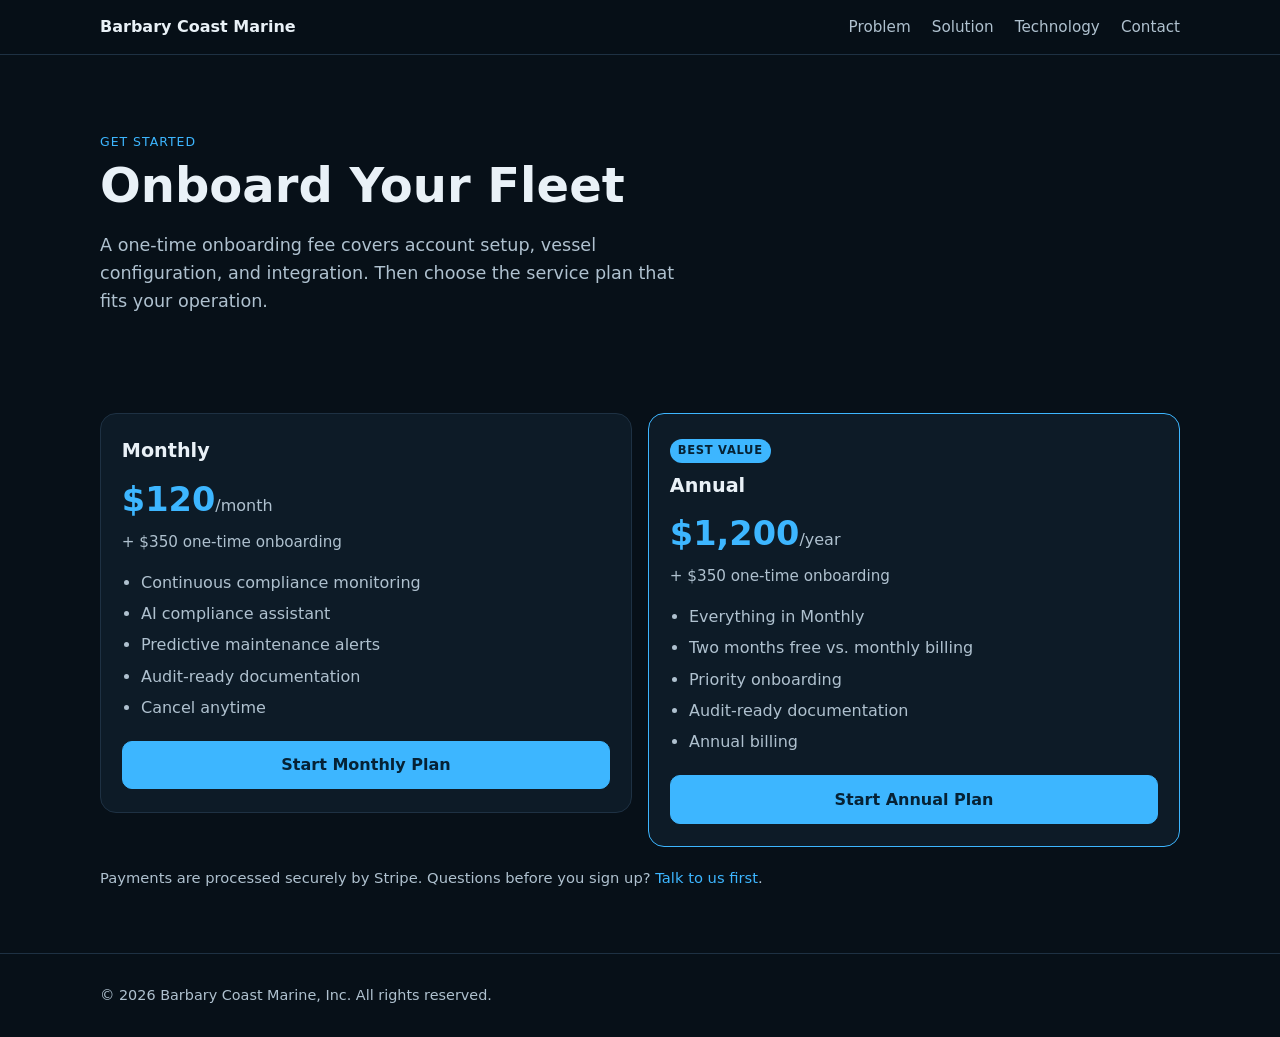
==== get-started.html @ 925f09da "feat: add Stripe-powered Get Started / onboarding page Add get-started.html with two plans (monthly " ====
<!doctype html>
<html lang="en">
<head>
  <meta charset="utf-8" />
  <meta name="viewport" content="width=device-width, initial-scale=1" />
  <title>Get Started | Barbary Coast Marine</title>
  <meta name="description" content="Onboard your fleet with Barbary Coast Marine. One-time onboarding plus monthly or annual maritime compliance service." />
  <link rel="stylesheet" href="./styles.css" />
</head>
<body>
  <header class="site-header">
    <div class="container nav-wrap">
      <a href="./index.html#top" class="brand">Barbary Coast Marine</a>
      <nav>
        <a href="./index.html#problem">Problem</a>
        <a href="./index.html#solution">Solution</a>
        <a href="./index.html#technology">Technology</a>
        <a href="./index.html#contact">Contact</a>
      </nav>
    </div>
  </header>

  <main id="top">
    <section class="hero">
      <div class="container">
        <p class="eyebrow">Get Started</p>
        <h1>Onboard Your Fleet</h1>
        <p class="lead">
          A one-time onboarding fee covers account setup, vessel configuration, and
          integration. Then choose the service plan that fits your operation.
        </p>
      </div>
    </section>

    <section class="section">
      <div class="container">
        <div class="pricing-grid">
          <article class="plan">
            <h3>Monthly</h3>
            <p class="price">$120<span>/month</span></p>
            <p class="setup">+ $350 one-time onboarding</p>
            <ul>
              <li>Continuous compliance monitoring</li>
              <li>AI compliance assistant</li>
              <li>Predictive maintenance alerts</li>
              <li>Audit-ready documentation</li>
              <li>Cancel anytime</li>
            </ul>
            <!-- TEST-MODE Stripe Payment Link. Swap for the pk_live link before go-live. -->
            <a class="btn btn-primary" href="https://buy.stripe.com/test_00wdR8ayWgyO8xNdBJafS00">Start Monthly Plan</a>
          </article>

          <article class="plan featured">
            <p class="badge">Best value</p>
            <h3>Annual</h3>
            <p class="price">$1,200<span>/year</span></p>
            <p class="setup">+ $350 one-time onboarding</p>
            <ul>
              <li>Everything in Monthly</li>
              <li>Two months free vs. monthly billing</li>
              <li>Priority onboarding</li>
              <li>Audit-ready documentation</li>
              <li>Annual billing</li>
            </ul>
            <!-- TEST-MODE Stripe Payment Link. Swap for the pk_live link before go-live. -->
            <a class="btn btn-primary" href="https://buy.stripe.com/test_dRm28qdL82HY6pF2X5afS01">Start Annual Plan</a>
          </article>
        </div>
        <p class="pay-note">
          Payments are processed securely by Stripe. Questions before you sign up?
          <a href="./index.html#contact">Talk to us first</a>.
        </p>
      </div>
    </section>
  </main>

  <footer class="site-footer">
    <div class="container">
      <p>&copy; <span id="year"></span> Barbary Coast Marine, Inc. All rights reserved.</p>
    </div>
  </footer>

  <script src="./script.js"></script>
</body>
</html>
---- styles.css ----
:root {
  --bg: #071018;
  --card: #0d1b27;
  --text: #e9f1f7;
  --muted: #afc1cf;
  --primary: #3db6ff;
  --primary-dark: #1c93dc;
  --border: #1e3143;
}

* { box-sizing: border-box; }
html, body { margin: 0; padding: 0; }
body {
  font-family: Inter, system-ui, -apple-system, Segoe UI, Roboto, sans-serif;
  background: var(--bg);
  color: var(--text);
  line-height: 1.6;
}

a { color: var(--primary); text-decoration: none; }
a:hover { text-decoration: underline; }

.container {
  width: min(1080px, 92vw);
  margin: 0 auto;
}

.site-header {
  position: sticky;
  top: 0;
  z-index: 20;
  background: rgba(7, 16, 24, 0.9);
  backdrop-filter: blur(8px);
  border-bottom: 1px solid var(--border);
}

.nav-wrap {
  display: flex;
  justify-content: space-between;
  align-items: center;
  padding: 0.9rem 0;
}

.brand {
  font-weight: 700;
  color: var(--text);
}

nav a {
  margin-left: 1rem;
  color: var(--muted);
  font-size: 0.95rem;
}

.hero {
  padding: 4rem 0 2rem;
}

.hero-grid {
  display: grid;
  grid-template-columns: 1.35fr 1fr;
  gap: 1.4rem;
  align-items: stretch;
}

.eyebrow {
  color: var(--primary);
  text-transform: uppercase;
  letter-spacing: 0.08em;
  font-size: 0.78rem;
  margin-bottom: 0.4rem;
}

h1 {
  font-size: clamp(2rem, 4vw, 3rem);
  line-height: 1.15;
  margin: 0 0 0.8rem;
}

.lead {
  color: var(--muted);
  font-size: 1.1rem;
  max-width: 54ch;
}

.cta-row { display: flex; gap: 0.75rem; margin-top: 1.1rem; }

.btn {
  border: 1px solid var(--border);
  border-radius: 10px;
  padding: 0.65rem 0.95rem;
  font-weight: 600;
  display: inline-block;
}

.btn-primary {
  background: var(--primary);
  color: #062235;
  border-color: var(--primary);
}

.btn-primary:hover { background: var(--primary-dark); text-decoration: none; }

.btn-secondary {
  color: var(--text);
  background: transparent;
}

.hero-card {
  background: linear-gradient(170deg, #102131, #0b1621);
  border: 1px solid var(--border);
  border-radius: 16px;
  padding: 1rem 1.1rem;
}

.hero-card h2 { margin-top: 0; font-size: 1.05rem; }
.raise { font-size: 1.65rem; font-weight: 700; color: var(--primary); margin: 0.2rem 0 0.5rem; }
.hero-card ul { margin: 0.6rem 0 0; padding-left: 1.2rem; color: var(--muted); }

.section { padding: 3rem 0; }
.section.alt { background: #081521; border-top: 1px solid var(--border); border-bottom: 1px solid var(--border); }

h2 { margin-top: 0; font-size: clamp(1.5rem, 2.4vw, 2rem); }
h3 { margin: 0 0 0.35rem; }

.cards {
  display: grid;
  grid-template-columns: repeat(2, minmax(0, 1fr));
  gap: 0.8rem;
}
.card {
  background: var(--card);
  border: 1px solid var(--border);
  border-radius: 12px;
  padding: 0.9rem;
}
.card p { margin: 0; color: var(--muted); }

.feature-grid {
  display: grid;
  grid-template-columns: repeat(2, minmax(0, 1fr));
  gap: 1rem;
}
.feature-grid article {
  border-left: 3px solid var(--primary);
  padding: 0.1rem 0 0.1rem 0.7rem;
}
.feature-grid p { margin: 0; color: var(--muted); }

.steps {
  color: var(--muted);
  display: grid;
  gap: 0.45rem;
  padding-left: 1.2rem;
}

.outcomes ul { color: var(--muted); }

.contact-wrap {
  display: grid;
  grid-template-columns: 1fr 1fr;
  gap: 1rem;
}

.contact-form {
  background: var(--card);
  border: 1px solid var(--border);
  border-radius: 12px;
  padding: 0.9rem;
  display: grid;
  gap: 0.6rem;
}

label { display: grid; gap: 0.25rem; font-size: 0.92rem; color: var(--muted); }
input, textarea {
  width: 100%;
  border: 1px solid var(--border);
  border-radius: 8px;
  padding: 0.6rem;
  background: #07131f;
  color: var(--text);
}

.pricing-grid {
  display: grid;
  grid-template-columns: repeat(2, minmax(0, 1fr));
  gap: 1rem;
  align-items: start;
}
.plan {
  background: var(--card);
  border: 1px solid var(--border);
  border-radius: 16px;
  padding: 1.4rem 1.3rem;
}
.plan.featured { border-color: var(--primary); }
.plan .badge {
  display: inline-block;
  background: var(--primary);
  color: #062235;
  font-size: 0.72rem;
  font-weight: 700;
  text-transform: uppercase;
  letter-spacing: 0.06em;
  padding: 0.18rem 0.5rem;
  border-radius: 999px;
  margin: 0 0 0.5rem;
}
.plan h3 { font-size: 1.2rem; }
.plan .price { font-size: 2.1rem; font-weight: 700; color: var(--primary); margin: 0.3rem 0 0; }
.plan .price span { font-size: 1rem; font-weight: 500; color: var(--muted); }
.plan .setup { color: var(--muted); margin: 0.2rem 0 1rem; font-size: 0.95rem; }
.plan ul { color: var(--muted); padding-left: 1.2rem; margin: 0 0 1.3rem; display: grid; gap: 0.35rem; }
.plan .btn { width: 100%; text-align: center; }
.pay-note { color: var(--muted); font-size: 0.92rem; margin-top: 1.2rem; }

.site-footer {
  border-top: 1px solid var(--border);
  color: var(--muted);
  font-size: 0.9rem;
  padding: 1rem 0;
}

@media (max-width: 860px) {
  .hero-grid,
  .contact-wrap,
  .feature-grid,
  .cards {
    grid-template-columns: 1fr;
  }

  nav { display: none; }
}
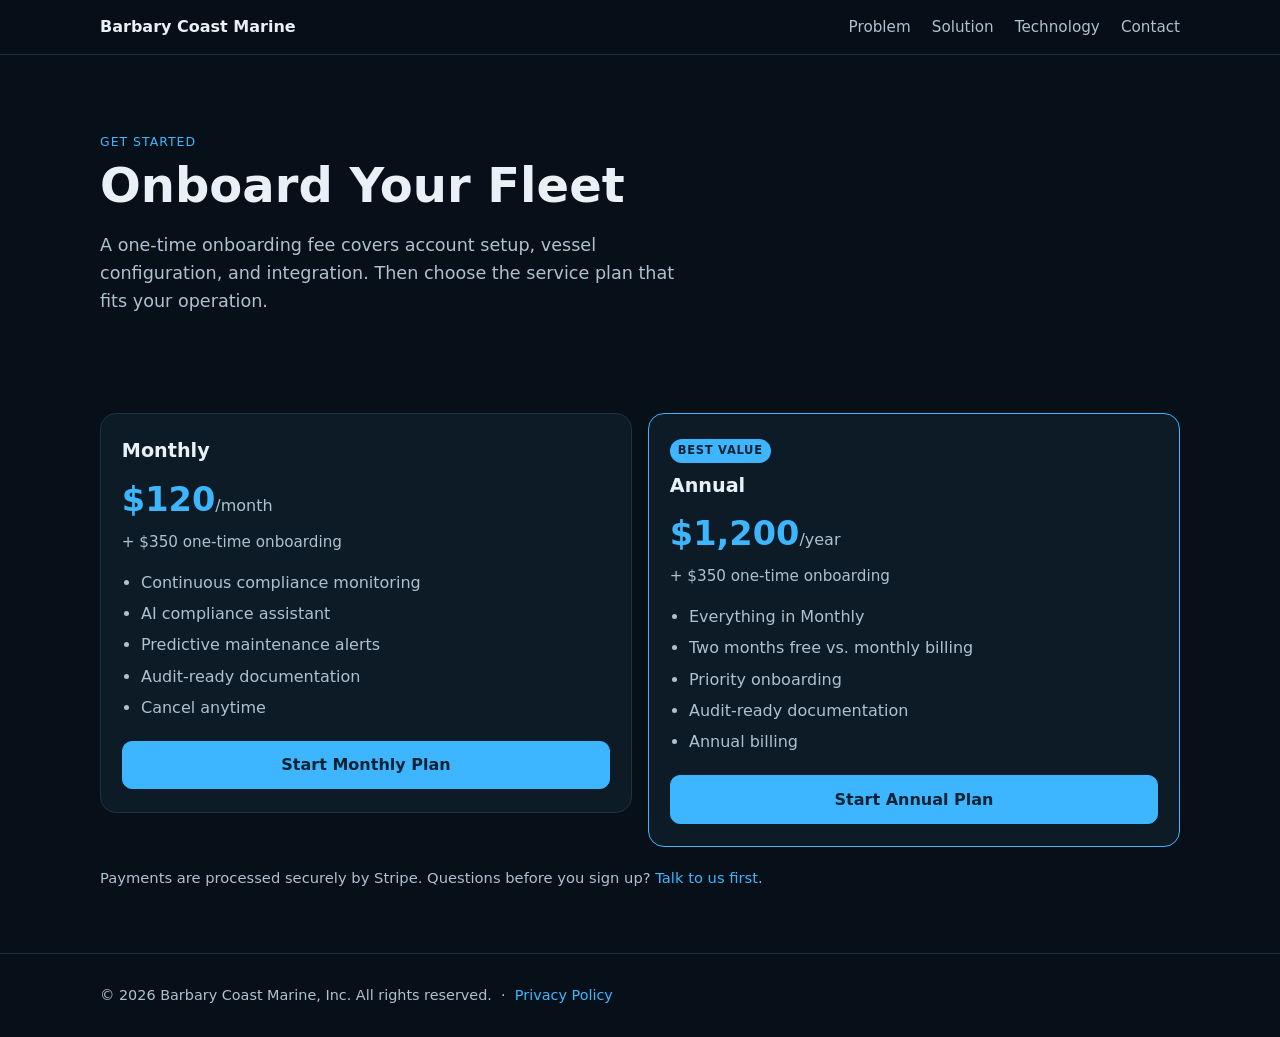
==== commit a1343de2: "feat: add privacy policy for Stripe compliance Covers data collected, use, disclosure parties, trans" ====
--- a/get-started.html
+++ b/get-started.html
@@ -76,7 +76,7 @@
 
   <footer class="site-footer">
     <div class="container">
-      <p>&copy; <span id="year"></span> Barbary Coast Marine, Inc. All rights reserved.</p>
+      <p>&copy; <span id="year"></span> Barbary Coast Marine, Inc. All rights reserved. &nbsp;·&nbsp; <a href="./privacy-policy.html">Privacy Policy</a></p>
     </div>
   </footer>
 
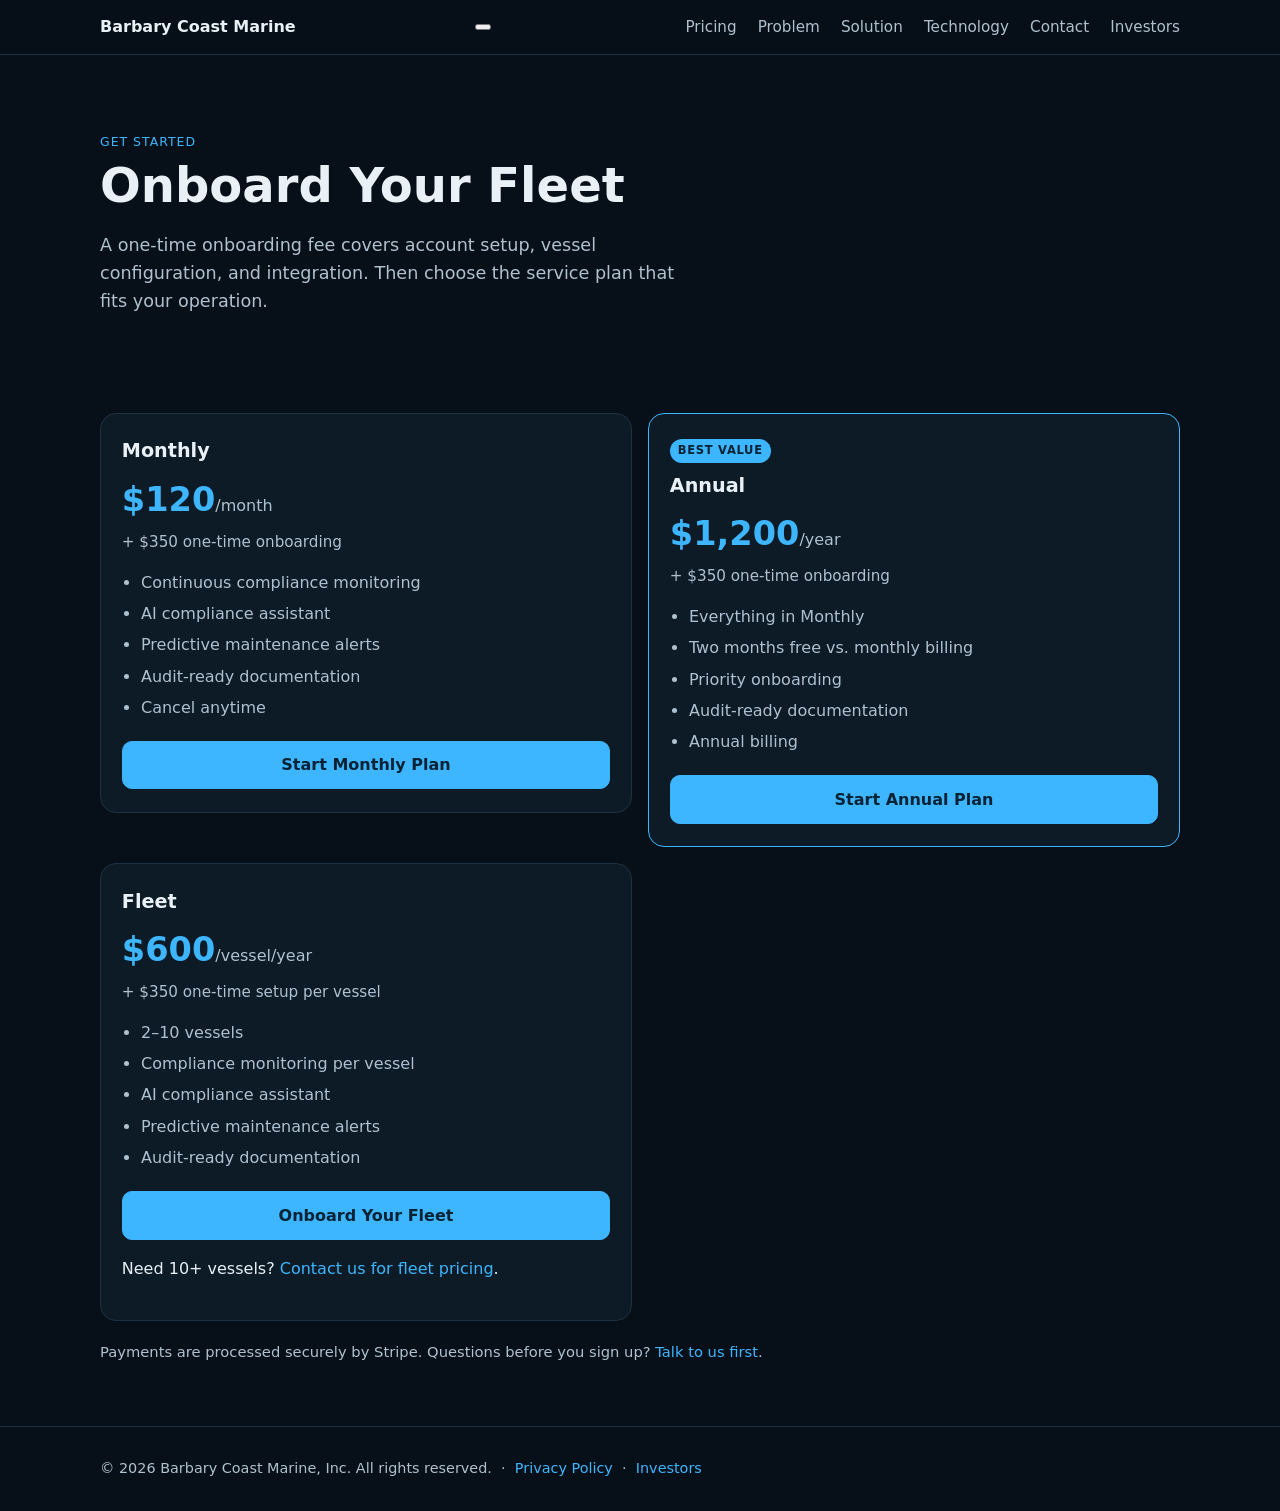
==== commit 581437f9: "redesign: front page sells, fundraising moves to /investors - Homepage: drop the "Currently Raising"" ====
--- a/get-started.html
+++ b/get-started.html
@@ -6,16 +6,29 @@
   <title>Get Started | Barbary Coast Marine</title>
   <meta name="description" content="Onboard your fleet with Barbary Coast Marine. One-time onboarding plus monthly or annual maritime compliance service." />
   <link rel="stylesheet" href="./styles.css" />
+  <!-- Google tag (gtag.js) -->
+  <script async src="https://www.googletagmanager.com/gtag/js?id=G-GDES0HPYLT"></script>
+  <script>
+    window.dataLayer = window.dataLayer || [];
+    function gtag(){dataLayer.push(arguments);}
+    gtag('js', new Date());
+    gtag('config', 'G-GDES0HPYLT');
+  </script>
 </head>
 <body>
   <header class="site-header">
     <div class="container nav-wrap">
       <a href="./index.html#top" class="brand">Barbary Coast Marine</a>
-      <nav>
+      <button class="nav-toggle" aria-label="Toggle navigation" aria-expanded="false">
+        <span></span><span></span><span></span>
+      </button>
+      <nav id="main-nav">
+        <a href="./index.html#pricing">Pricing</a>
         <a href="./index.html#problem">Problem</a>
         <a href="./index.html#solution">Solution</a>
         <a href="./index.html#technology">Technology</a>
         <a href="./index.html#contact">Contact</a>
+        <a href="./investors.html">Investors</a>
       </nav>
     </div>
   </header>
@@ -46,8 +59,7 @@
               <li>Audit-ready documentation</li>
               <li>Cancel anytime</li>
             </ul>
-            <!-- TEST-MODE Stripe Payment Link. Swap for the pk_live link before go-live. -->
-            <a class="btn btn-primary" href="https://buy.stripe.com/test_00wdR8ayWgyO8xNdBJafS00">Start Monthly Plan</a>
+            <a class="btn btn-primary" href="https://buy.stripe.com/00wdR8ayWgyO8xNdBJafS00">Start Monthly Plan</a>
           </article>
 
           <article class="plan featured">
@@ -62,8 +74,22 @@
               <li>Audit-ready documentation</li>
               <li>Annual billing</li>
             </ul>
-            <!-- TEST-MODE Stripe Payment Link. Swap for the pk_live link before go-live. -->
-            <a class="btn btn-primary" href="https://buy.stripe.com/test_dRm28qdL82HY6pF2X5afS01">Start Annual Plan</a>
+            <a class="btn btn-primary" href="https://buy.stripe.com/dRm28qdL82HY6pF2X5afS01">Start Annual Plan</a>
+          </article>
+
+          <article class="plan">
+            <h3>Fleet</h3>
+            <p class="price">$600<span>/vessel/year</span></p>
+            <p class="setup">+ $350 one-time setup per vessel</p>
+            <ul>
+              <li>2–10 vessels</li>
+              <li>Compliance monitoring per vessel</li>
+              <li>AI compliance assistant</li>
+              <li>Predictive maintenance alerts</li>
+              <li>Audit-ready documentation</li>
+            </ul>
+            <a class="btn btn-primary" href="https://buy.stripe.com/8x2fZg6iG1DUcO369hafS04">Onboard Your Fleet</a>
+            <p class="fleet-note">Need 10+ vessels? <a href="./index.html#contact">Contact us for fleet pricing</a>.</p>
           </article>
         </div>
         <p class="pay-note">
@@ -76,7 +102,7 @@
 
   <footer class="site-footer">
     <div class="container">
-      <p>&copy; <span id="year"></span> Barbary Coast Marine, Inc. All rights reserved. &nbsp;·&nbsp; <a href="./privacy-policy.html">Privacy Policy</a></p>
+      <p>&copy; <span id="year"></span> Barbary Coast Marine, Inc. All rights reserved. &nbsp;·&nbsp; <a href="./privacy-policy.html">Privacy Policy</a> &nbsp;·&nbsp; <a href="./investors.html">Investors</a></p>
     </div>
   </footer>
 
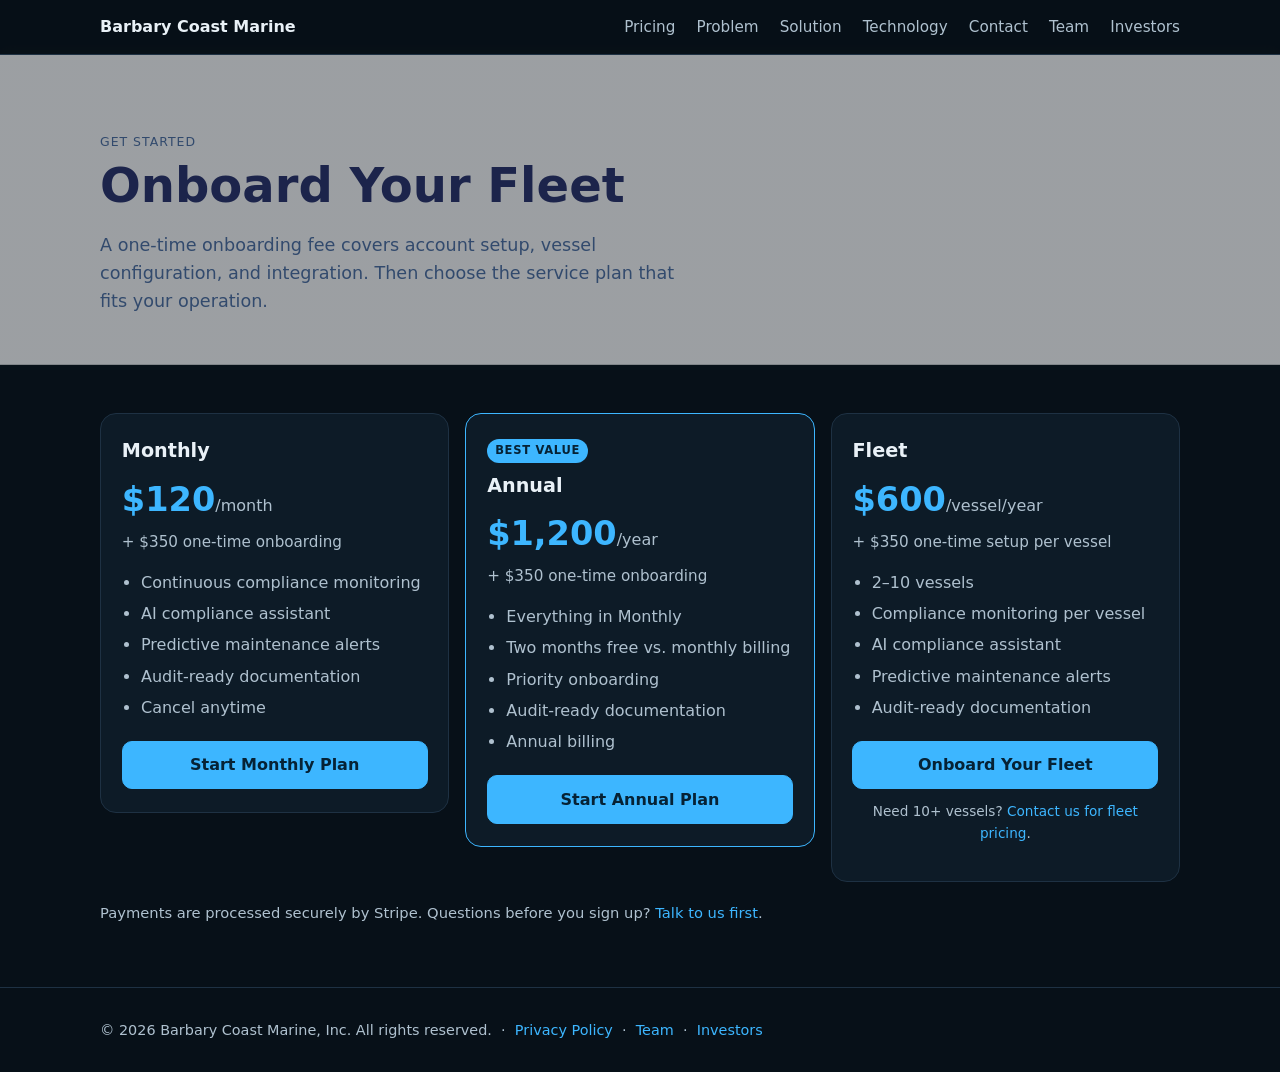
==== commit 3b8fac19: "add team page, remove founder name from front-facing copy - New team.html: Darren McKeeman (CTO), Ge" ====
--- a/get-started.html
+++ b/get-started.html
@@ -28,6 +28,7 @@
         <a href="./index.html#solution">Solution</a>
         <a href="./index.html#technology">Technology</a>
         <a href="./index.html#contact">Contact</a>
+        <a href="./team.html">Team</a>
         <a href="./investors.html">Investors</a>
       </nav>
     </div>
@@ -102,7 +103,7 @@
 
   <footer class="site-footer">
     <div class="container">
-      <p>&copy; <span id="year"></span> Barbary Coast Marine, Inc. All rights reserved. &nbsp;·&nbsp; <a href="./privacy-policy.html">Privacy Policy</a> &nbsp;·&nbsp; <a href="./investors.html">Investors</a></p>
+      <p>&copy; <span id="year"></span> Barbary Coast Marine, Inc. All rights reserved. &nbsp;·&nbsp; <a href="./privacy-policy.html">Privacy Policy</a> &nbsp;·&nbsp; <a href="./team.html">Team</a> &nbsp;·&nbsp; <a href="./investors.html">Investors</a></p>
     </div>
   </footer>
 
--- a/styles.css
+++ b/styles.css
@@ -44,6 +44,16 @@
 .brand {
   font-weight: 700;
   color: var(--text);
+  display: inline-flex;
+  align-items: center;
+  gap: 0.55rem;
+}
+
+.brand-logo {
+  width: 38px;
+  height: 38px;
+  border-radius: 8px;
+  object-fit: cover;
 }
 
 nav a {
@@ -54,6 +64,10 @@
 
 .hero {
   padding: 4rem 0 2rem;
+  background-image: linear-gradient(rgba(255,255,255,0.60), rgba(255,255,255,0.60)), url('./assets/hero-bg.jpg');
+  background-position: center center;
+  background-size: cover;
+  background-repeat: no-repeat;
 }
 
 .hero-grid {
@@ -64,13 +78,16 @@
 }
 
 .eyebrow {
-  color: var(--primary);
+  color: #324a6d;
   text-transform: uppercase;
   letter-spacing: 0.08em;
   font-size: 0.78rem;
   margin-bottom: 0.4rem;
 }
 
+.hero h1 { color: #1c244b; }
+.hero .lead { color: #324a6d; }
+
 h1 {
   font-size: clamp(2rem, 4vw, 3rem);
   line-height: 1.15;
@@ -181,9 +198,80 @@
   color: var(--text);
 }
 
+.site-footer {
+  border-top: 1px solid var(--border);
+  color: var(--muted);
+  font-size: 0.9rem;
+  padding: 1rem 0;
+}
+
+.nav-toggle {
+  display: none;
+  flex-direction: column;
+  justify-content: center;
+  gap: 5px;
+  background: none;
+  border: none;
+  cursor: pointer;
+  padding: 0.4rem;
+}
+
+.nav-toggle span {
+  display: block;
+  width: 24px;
+  height: 2px;
+  background: var(--text);
+  border-radius: 2px;
+  transition: transform 0.2s, opacity 0.2s;
+}
+
+.nav-toggle[aria-expanded="true"] span:nth-child(1) { transform: translateY(7px) rotate(45deg); }
+.nav-toggle[aria-expanded="true"] span:nth-child(2) { opacity: 0; }
+.nav-toggle[aria-expanded="true"] span:nth-child(3) { transform: translateY(-7px) rotate(-45deg); }
+
+@media (max-width: 860px) {
+  .hero-grid,
+  .contact-wrap,
+  .feature-grid,
+  .cards {
+    grid-template-columns: 1fr;
+  }
+
+  .nav-toggle { display: flex; }
+
+  nav {
+    display: none;
+    position: absolute;
+    top: 100%;
+    left: 0;
+    right: 0;
+    background: rgba(7, 16, 24, 0.97);
+    border-bottom: 1px solid var(--border);
+    padding: 1rem 0;
+    flex-direction: column;
+    align-items: center;
+    gap: 0;
+  }
+
+  nav.open { display: flex; }
+
+  nav a {
+    margin: 0;
+    padding: 0.75rem 1.5rem;
+    width: 100%;
+    text-align: center;
+    font-size: 1rem;
+    border-bottom: 1px solid var(--border);
+  }
+
+  nav a:last-child { border-bottom: none; }
+
+  .site-header { position: sticky; }
+}
+/* Get Started / pricing page */
 .pricing-grid {
   display: grid;
-  grid-template-columns: repeat(2, minmax(0, 1fr));
+  grid-template-columns: repeat(3, minmax(0, 1fr));
   gap: 1rem;
   align-items: start;
 }
@@ -213,21 +301,29 @@
 .plan ul { color: var(--muted); padding-left: 1.2rem; margin: 0 0 1.3rem; display: grid; gap: 0.35rem; }
 .plan .btn { width: 100%; text-align: center; }
 .pay-note { color: var(--muted); font-size: 0.92rem; margin-top: 1.2rem; }
-
-.site-footer {
-  border-top: 1px solid var(--border);
-  color: var(--muted);
-  font-size: 0.9rem;
-  padding: 1rem 0;
-}
+.fleet-note { color: var(--muted); font-size: 0.85rem; margin-top: 0.75rem; text-align: center; }
+
+@media (max-width: 960px) {
+  .pricing-grid { grid-template-columns: 1fr; }
+}
+
+/* Team page */
+.team-grid {
+  display: grid;
+  grid-template-columns: repeat(3, minmax(0, 1fr));
+  gap: 1rem;
+}
+.team-member {
+  background: var(--card);
+  border: 1px solid var(--border);
+  border-radius: 12px;
+  padding: 1.2rem;
+  text-align: center;
+}
+.team-member h3 { margin-bottom: 0.2rem; }
+.team-member .role { color: var(--primary); font-weight: 600; font-size: 0.92rem; margin: 0 0 0.6rem; }
+.team-member p:last-child { color: var(--muted); margin: 0; font-size: 0.92rem; }
 
 @media (max-width: 860px) {
-  .hero-grid,
-  .contact-wrap,
-  .feature-grid,
-  .cards {
-    grid-template-columns: 1fr;
-  }
-
-  nav { display: none; }
-}+  .team-grid { grid-template-columns: 1fr; }
+}
